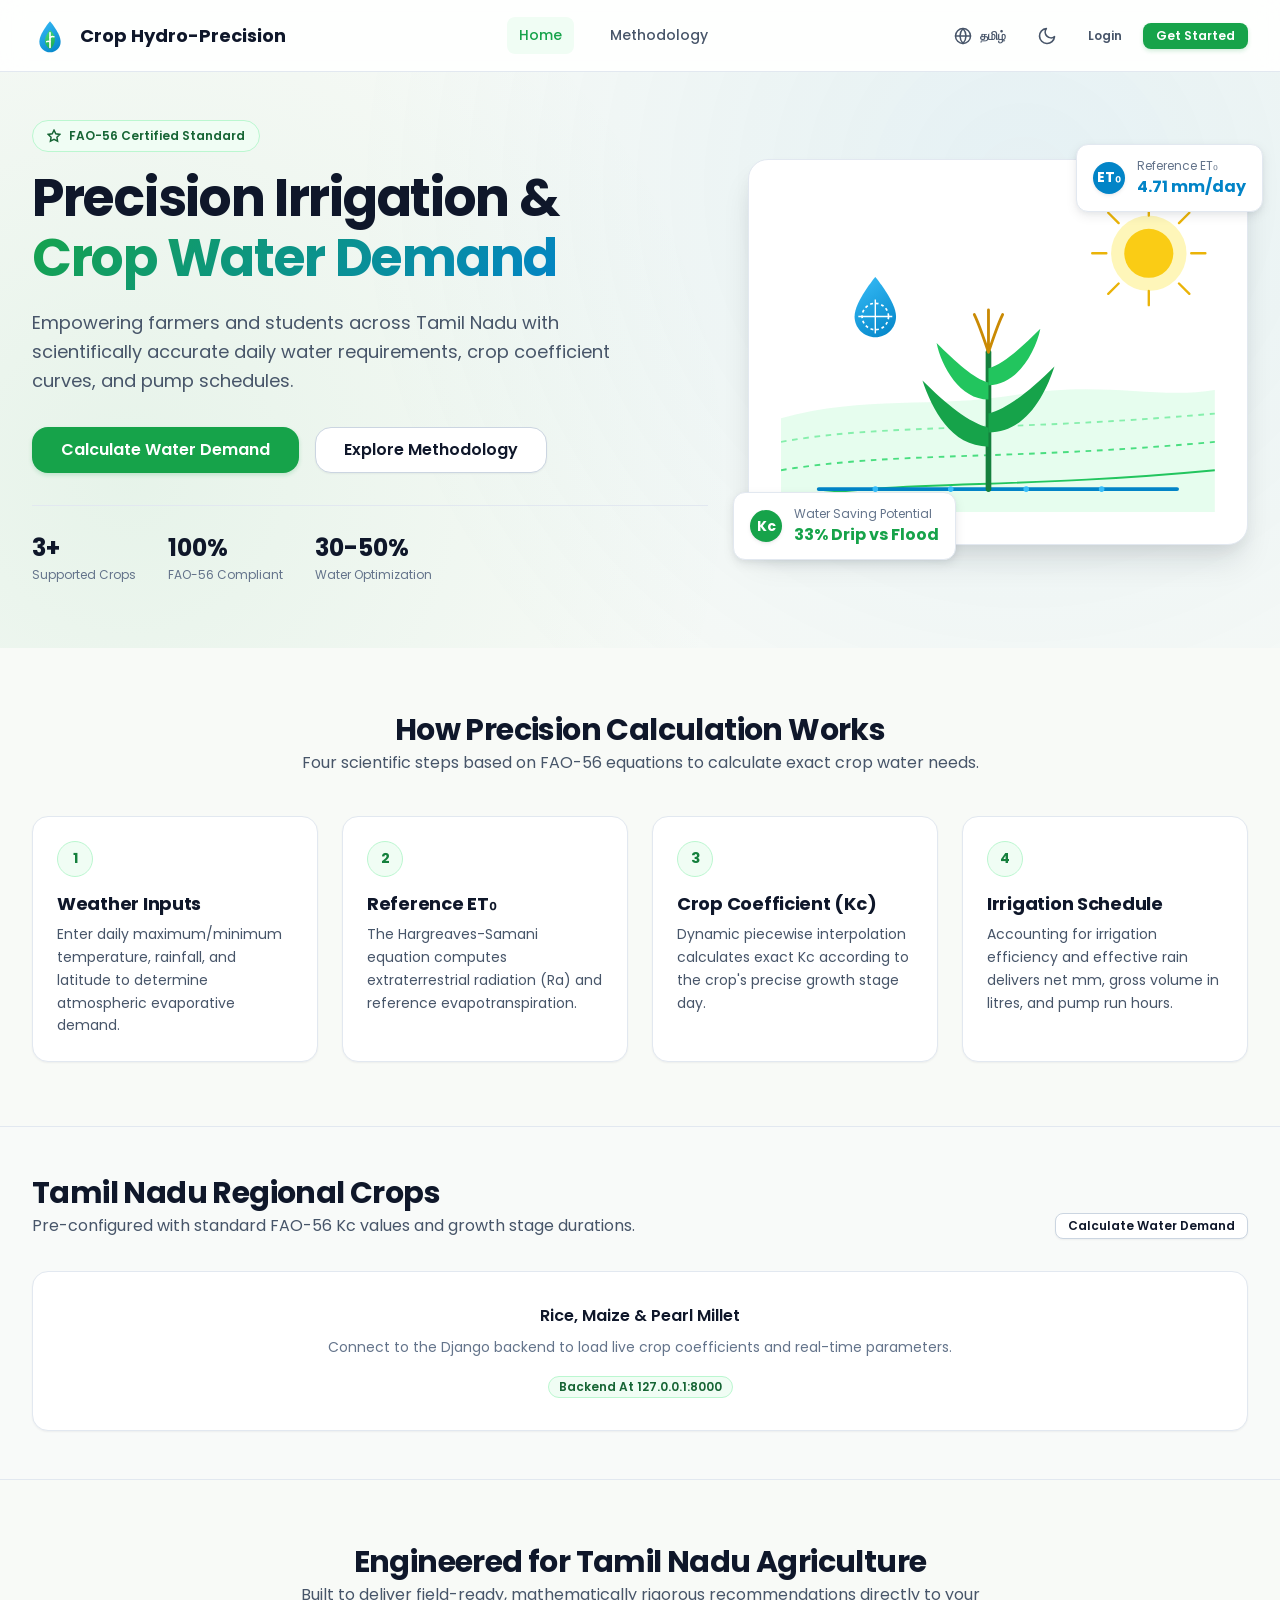
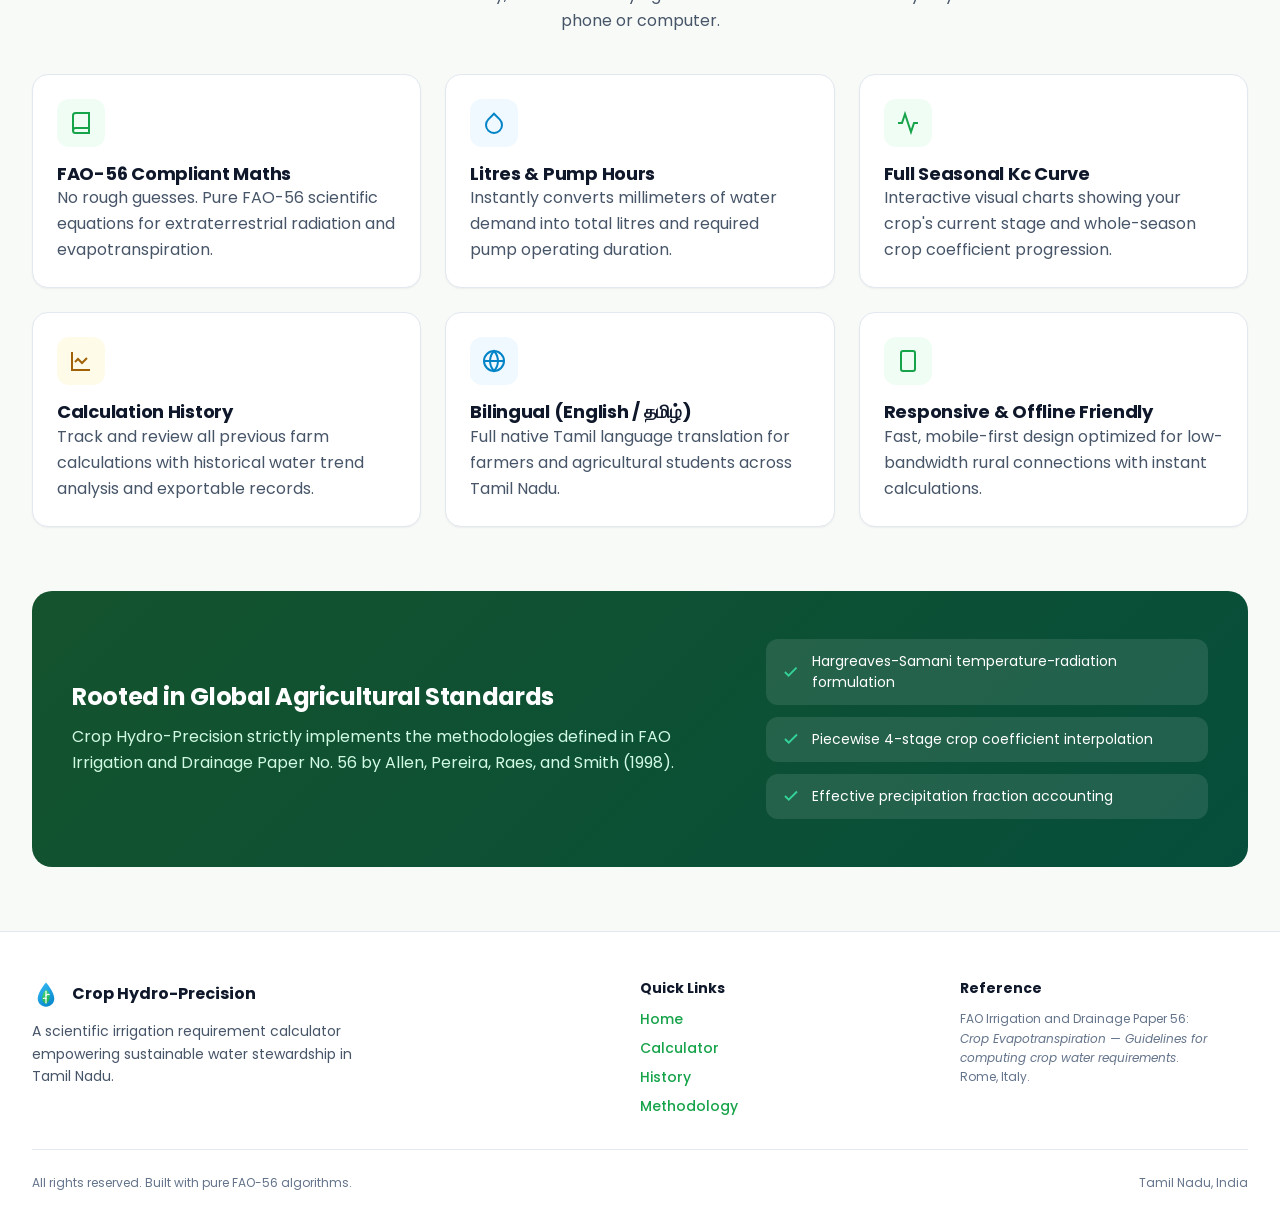
==== frontend/index.html @ b8e6cc2c "Complete Phase 1-5: Backend API and Frontend Foundation & Landing Page" ====
<!DOCTYPE html>
<html lang="en">
<head>
  <meta charset="UTF-8">
  <meta name="viewport" content="width=device-width, initial-scale=1.0">
  <title>Crop Hydro-Precision — Crop Water Demand & Irrigation Calculator</title>
  <meta name="description" content="Calculate crop water demand (ETc) and irrigation requirements using FAO-56 scientific methods for farmers and students in Tamil Nadu.">
  <link rel="icon" type="image/svg+xml" href="assets/favicon.svg">

  <!-- Google Fonts: Poppins & Noto Sans Tamil -->
  <link rel="preconnect" href="https://fonts.googleapis.com">
  <link rel="preconnect" href="https://fonts.gstatic.com" crossorigin>
  <link href="https://fonts.googleapis.com/css2?family=Noto+Sans+Tamil:wght@400;500;600;700&family=Poppins:wght@300;400;500;600;700&display=swap" rel="stylesheet">

  <!-- Stylesheets -->
  <link rel="stylesheet" href="css/variables.css">
  <link rel="stylesheet" href="css/base.css">
  <link rel="stylesheet" href="css/components.css">
  <link rel="stylesheet" href="css/pages.css">
</head>
<body>

  <!-- =========================================================================
       Navigation Bar
       ========================================================================= -->
  <header class="navbar">
    <div class="container navbar-container">
      <!-- Brand Logo -->
      <a href="index.html" class="navbar-brand">
        <img src="assets/logo.svg" alt="Crop Hydro-Precision Logo" class="navbar-logo" width="36" height="36">
        <span data-i18n="brand_name">Crop Hydro-Precision</span>
      </a>

      <!-- Desktop Links -->
      <nav class="navbar-links" aria-label="Main navigation">
        <a href="index.html" class="nav-link active" data-i18n="nav_home">Home</a>
        <a href="dashboard.html" class="nav-link nav-auth-only hidden" data-i18n="nav_dashboard">Calculator</a>
        <a href="history.html" class="nav-link nav-auth-only hidden" data-i18n="nav_history">History</a>
        <a href="about.html" class="nav-link" data-i18n="nav_about">Methodology</a>
      </nav>

      <!-- Right Controls: Language, Theme, Auth -->
      <div class="navbar-actions">
        <!-- Language Switcher Toggle -->
        <button id="lang-toggle-btn" class="btn btn-ghost btn-sm" aria-label="Toggle language between English and Tamil" title="Switch language">
          <svg width="18" height="18" viewBox="0 0 24 24" fill="none" stroke="currentColor" stroke-width="2" stroke-linecap="round" stroke-linejoin="round" aria-hidden="true">
            <circle cx="12" cy="12" r="10"></circle>
            <line x1="2" y1="12" x2="22" y2="12"></line>
            <path d="M12 2a15.3 15.3 0 0 1 4 10 15.3 15.3 0 0 1-4 10 15.3 15.3 0 0 1-4-10 15.3 15.3 0 0 1 4-10z"></path>
          </svg>
          <span class="lang-btn-text">தமிழ்</span>
        </button>

        <!-- Theme Switcher Toggle -->
        <button id="theme-toggle-btn" class="btn btn-icon" aria-label="Toggle dark mode" data-i18n-title="theme_toggle_title">
          <svg class="icon-sun hidden" width="20" height="20" viewBox="0 0 24 24" fill="none" stroke="currentColor" stroke-width="2" stroke-linecap="round" stroke-linejoin="round" aria-hidden="true">
            <circle cx="12" cy="12" r="5"></circle>
            <line x1="12" y1="1" x2="12" y2="3"></line>
            <line x1="12" y1="21" x2="12" y2="23"></line>
            <line x1="4.22" y1="4.22" x2="5.64" y2="5.64"></line>
            <line x1="18.36" y1="18.36" x2="19.78" y2="19.78"></line>
            <line x1="1" y1="12" x2="3" y2="12"></line>
            <line x1="21" y1="12" x2="23" y2="12"></line>
            <line x1="4.22" y1="19.78" x2="5.64" y2="18.36"></line>
            <line x1="18.36" y1="5.64" x2="19.78" y2="4.22"></line>
          </svg>
          <svg class="icon-moon" width="20" height="20" viewBox="0 0 24 24" fill="none" stroke="currentColor" stroke-width="2" stroke-linecap="round" stroke-linejoin="round" aria-hidden="true">
            <path d="M21 12.79A9 9 0 1 1 11.21 3 7 7 0 0 0 21 12.79z"></path>
          </svg>
        </button>

        <!-- Guest Links -->
        <div class="nav-guest-only" style="display: flex; gap: var(--space-2);">
          <a href="login.html" class="btn btn-ghost btn-sm" data-i18n="nav_login">Login</a>
          <a href="register.html" class="btn btn-primary btn-sm" data-i18n="nav_register">Get Started</a>
        </div>

        <!-- Authenticated User Menu -->
        <div class="nav-auth-only hidden" style="display: flex; align-items: center; gap: var(--space-3);">
          <a href="profile.html" class="user-avatar" id="nav-user-initials" title="User profile">U</a>
          <button id="nav-logout-btn" class="btn btn-ghost btn-sm" data-i18n="nav_logout">Logout</button>
        </div>
      </div>
    </div>
  </header>

  <main>
    <!-- =========================================================================
         Hero Section
         ========================================================================= -->
    <section class="hero-section">
      <div class="container hero-grid">
        <div class="hero-text-content">
          <div class="hero-badge">
            <svg width="14" height="14" viewBox="0 0 24 24" fill="none" stroke="currentColor" stroke-width="2.5"><path d="M12 2l3.09 6.26L22 9.27l-5 4.87 1.18 6.88L12 17.77l-6.18 3.25L7 14.14 2 9.27l6.91-1.01L12 2z"/></svg>
            <span data-i18n="hero_badge">FAO-56 Certified Standard</span>
          </div>
          <h1 class="hero-title">
            <span data-i18n="hero_title_1">Precision Irrigation &</span><br>
            <span class="text-gradient" data-i18n="hero_title_2">Crop Water Demand</span>
          </h1>
          <p class="hero-subtext" data-i18n="hero_subtext">
            Empowering farmers and students across Tamil Nadu with scientifically accurate daily water requirements, crop coefficient curves, and pump schedules.
          </p>
          <div class="hero-ctas">
            <a href="dashboard.html" class="btn btn-primary btn-lg" data-i18n="cta_calculate_now">
              Calculate Water Demand
              <svg width="18" height="18" viewBox="0 0 24 24" fill="none" stroke="currentColor" stroke-width="2"><path d="M5 12h14M12 5l7 7-7 7"/></svg>
            </a>
            <a href="about.html" class="btn btn-secondary btn-lg" data-i18n="cta_learn_more">Explore Methodology</a>
          </div>

          <div class="hero-stats">
            <div>
              <div class="hero-stat-value">3+</div>
              <div class="hero-stat-label" data-i18n="stat_crops">Supported Crops</div>
            </div>
            <div>
              <div class="hero-stat-value">100%</div>
              <div class="hero-stat-label" data-i18n="stat_precision">FAO-56 Compliant</div>
            </div>
            <div>
              <div class="hero-stat-value">30-50%</div>
              <div class="hero-stat-label" data-i18n="stat_savings">Water Optimization</div>
            </div>
          </div>
        </div>

        <!-- Hero Illustrated Graphic (Inline SVG) -->
        <div class="hero-visual-card">
          <!-- Floating Metrics -->
          <div class="floating-metric top-right">
            <div class="user-avatar" style="background: var(--color-water-600); width: 32px; height: 32px;">ET₀</div>
            <div>
              <div style="font-size: var(--font-size-xs); color: var(--text-muted);" data-i18n="metric_et0_preview">Reference ET₀</div>
              <div style="font-weight: 700; color: var(--color-water-600);">4.71 mm/day</div>
            </div>
          </div>

          <div class="floating-metric bottom-left">
            <div class="user-avatar" style="background: var(--color-primary-600); width: 32px; height: 32px;">Kc</div>
            <div>
              <div style="font-size: var(--font-size-xs); color: var(--text-muted);" data-i18n="metric_savings_preview">Water Saving Potential</div>
              <div style="font-weight: 700; color: var(--color-primary-600);">33% Drip vs Flood</div>
            </div>
          </div>

          <div class="hero-svg-container">
            <svg viewBox="0 0 460 340" fill="none" xmlns="http://www.w3.org/2000/svg" style="width: 100%; height: auto;">
              <!-- Sky & Sun -->
              <circle cx="390" cy="65" r="40" fill="#fef08a" opacity="0.6"/>
              <circle cx="390" cy="65" r="26" fill="#facc15"/>
              <!-- Sunrays -->
              <path d="M390 25V10M390 120V105M345 65H330M450 65H435M358 33L347 22M433 108L422 97M358 97L347 108M433 22L422 33" stroke="#eab308" stroke-width="2.5" stroke-linecap="round"/>

              <!-- Rolling Hills / Field Background -->
              <path d="M0 240C90 215 160 230 250 215C340 200 400 220 460 210V340H0V240Z" fill="#dcfce7" opacity="0.7"/>
              <!-- Crop Rows Contour Lines -->
              <path d="M0 265C110 245 230 255 460 235" stroke="#86efac" stroke-width="2" stroke-dasharray="6 6"/>
              <path d="M0 295C120 275 240 285 460 265" stroke="#4ade80" stroke-width="2" stroke-dasharray="6 6"/>
              <path d="M0 325C130 305 250 315 460 295" stroke="#22c55e" stroke-width="2"/>

              <!-- Drip Irrigation Pipe Graphic -->
              <path d="M40 315H420" stroke="#0284c7" stroke-width="4" stroke-linecap="round"/>
              <!-- Emitter water droplets -->
              <circle cx="100" cy="315" r="3" fill="#38bdf8"/>
              <circle cx="180" cy="315" r="3" fill="#38bdf8"/>
              <circle cx="260" cy="315" r="3" fill="#38bdf8"/>
              <circle cx="340" cy="315" r="3" fill="#38bdf8"/>

              <!-- Central Healthy Crop (Maize / Rice Stalk) -->
              <path d="M220 315V170" stroke="#15803d" stroke-width="6" stroke-linecap="round"/>
              <!-- Leaves Left -->
              <path d="M220 270C180 270 160 230 150 200C175 225 200 245 220 250" fill="#16a34a"/>
              <path d="M220 220C190 220 170 185 165 160C185 180 205 198 220 202" fill="#22c55e"/>
              <!-- Leaves Right -->
              <path d="M220 255C260 255 280 215 290 185C265 210 240 230 220 235" fill="#16a34a"/>
              <path d="M220 205C250 205 270 170 275 145C255 165 235 183 220 187" fill="#22c55e"/>
              <!-- Top Tassel / Ear of Corn -->
              <path d="M220 170C215 155 210 140 205 130M220 170C225 155 230 140 235 130M220 170V125" stroke="#ca8a04" stroke-width="3" stroke-linecap="round"/>

              <!-- Stylized Water Droplet with Precision Crosshair -->
              <g transform="translate(60, 80)">
                <path d="M40 10C40 10 18 36 18 52C18 64.15 27.85 74 40 74C52.15 74 62 64.15 62 52C62 36 40 10 40 10Z" fill="url(#waterDropGrad)"/>
                <circle cx="40" cy="52" r="14" stroke="#ffffff" stroke-width="1.8" stroke-dasharray="3 3"/>
                <line x1="40" y1="34" x2="40" y2="70" stroke="#ffffff" stroke-width="1.5"/>
                <line x1="22" y1="52" x2="58" y2="52" stroke="#ffffff" stroke-width="1.5"/>
              </g>

              <defs>
                <linearGradient id="waterDropGrad" x1="18" y1="10" x2="62" y2="74" gradientUnits="userSpaceOnUse">
                  <stop offset="0%" stop-color="#38bdf8"/>
                  <stop offset="100%" stop-color="#0284c7"/>
                </linearGradient>
              </defs>
            </svg>
          </div>
        </div>
      </div>
    </section>

    <!-- =========================================================================
         How It Works Section (4 Steps)
         ========================================================================= -->
    <section class="section">
      <div class="container">
        <div style="text-align: center; max-width: 680px; margin: 0 auto;">
          <h2 data-i18n="how_it_works_title">How Precision Calculation Works</h2>
          <p data-i18n="how_it_works_subtitle">Four scientific steps based on FAO-56 equations to calculate exact crop water needs.</p>
        </div>

        <div class="steps-grid">
          <!-- Step 1 -->
          <div class="step-card">
            <div class="step-number">1</div>
            <h3 class="step-title" data-i18n="step1_title">Weather Inputs</h3>
            <p class="step-desc" data-i18n="step1_desc">Enter daily maximum/minimum temperature, rainfall, and latitude to determine atmospheric evaporative demand.</p>
          </div>
          <!-- Step 2 -->
          <div class="step-card">
            <div class="step-number">2</div>
            <h3 class="step-title" data-i18n="step2_title">Reference ET₀</h3>
            <p class="step-desc" data-i18n="step2_desc">The Hargreaves-Samani equation computes extraterrestrial radiation (Ra) and reference evapotranspiration.</p>
          </div>
          <!-- Step 3 -->
          <div class="step-card">
            <div class="step-number">3</div>
            <h3 class="step-title" data-i18n="step3_title">Crop Coefficient (Kc)</h3>
            <p class="step-desc" data-i18n="step3_desc">Dynamic piecewise interpolation calculates exact Kc according to the crop's precise growth stage day.</p>
          </div>
          <!-- Step 4 -->
          <div class="step-card">
            <div class="step-number">4</div>
            <h3 class="step-title" data-i18n="step4_title">Irrigation Schedule</h3>
            <p class="step-desc" data-i18n="step4_desc">Accounting for irrigation efficiency and effective rain delivers net mm, gross volume in litres, and pump run hours.</p>
          </div>
        </div>
      </div>
    </section>

    <!-- =========================================================================
         Live Supported Crops Strip (Loaded from GET /api/crops/)
         ========================================================================= -->
    <section class="supported-crops-section">
      <div class="container">
        <div style="display: flex; justify-content: space-between; align-items: flex-end; flex-wrap: wrap; gap: var(--space-4);">
          <div>
            <h2 data-i18n="crops_title">Tamil Nadu Regional Crops</h2>
            <p data-i18n="crops_subtitle">Pre-configured with standard FAO-56 Kc values and growth stage durations.</p>
          </div>
          <a href="dashboard.html" class="btn btn-secondary btn-sm" data-i18n="cta_calculate_now">Calculate for your crop &rarr;</a>
        </div>

        <div id="crops-container" class="crops-scroll-grid" role="region" aria-live="polite">
          <!-- Dynamic skeleton cards while loading -->
          <div class="crop-card skeleton-box skeleton"></div>
          <div class="crop-card skeleton-box skeleton"></div>
          <div class="crop-card skeleton-box skeleton"></div>
        </div>
      </div>
    </section>

    <!-- =========================================================================
         Key Features Grid
         ========================================================================= -->
    <section class="section">
      <div class="container">
        <div style="text-align: center; max-width: 680px; margin: 0 auto;">
          <h2 data-i18n="features_title">Engineered for Tamil Nadu Agriculture</h2>
          <p data-i18n="features_subtitle">Built to deliver field-ready, mathematically rigorous recommendations directly to your phone or computer.</p>
        </div>

        <div class="features-grid">
          <!-- Feature 1 -->
          <div class="feature-card">
            <div class="feature-icon-wrapper">
              <svg width="24" height="24" viewBox="0 0 24 24" fill="none" stroke="currentColor" stroke-width="2"><path d="M4 19.5A2.5 2.5 0 0 1 6.5 17H20"/><path d="M6.5 2H20v20H6.5A2.5 2.5 0 0 1 4 19.5v-15A2.5 2.5 0 0 1 6.5 2z"/></svg>
            </div>
            <h3 class="card-title" data-i18n="feat1_title">FAO-56 Compliant Maths</h3>
            <p data-i18n="feat1_desc">No rough guesses. Pure FAO-56 scientific equations for extraterrestrial radiation and evapotranspiration.</p>
          </div>

          <!-- Feature 2 -->
          <div class="feature-card">
            <div class="feature-icon-wrapper blue">
              <svg width="24" height="24" viewBox="0 0 24 24" fill="none" stroke="currentColor" stroke-width="2"><path d="M12 2.69l5.66 5.66a8 8 0 1 1-11.31 0z"/></svg>
            </div>
            <h3 class="card-title" data-i18n="feat2_title">Litres & Pump Hours</h3>
            <p data-i18n="feat2_desc">Instantly converts millimeters of water demand into total litres and required pump operating duration.</p>
          </div>

          <!-- Feature 3 -->
          <div class="feature-card">
            <div class="feature-icon-wrapper">
              <svg width="24" height="24" viewBox="0 0 24 24" fill="none" stroke="currentColor" stroke-width="2"><polyline points="22 12 18 12 15 21 9 3 6 12 2 12"/></svg>
            </div>
            <h3 class="card-title" data-i18n="feat3_title">Full Seasonal Kc Curve</h3>
            <p data-i18n="feat3_desc">Interactive visual charts showing your crop's current stage and whole-season crop coefficient progression.</p>
          </div>

          <!-- Feature 4 -->
          <div class="feature-card">
            <div class="feature-icon-wrapper soil">
              <svg width="24" height="24" viewBox="0 0 24 24" fill="none" stroke="currentColor" stroke-width="2"><path d="M3 3v18h18"/><path d="M18 9l-5 5-4-4-3 3"/></svg>
            </div>
            <h3 class="card-title" data-i18n="feat4_title">Calculation History</h3>
            <p data-i18n="feat4_desc">Track and review all previous farm calculations with historical water trend analysis and exportable records.</p>
          </div>

          <!-- Feature 5 -->
          <div class="feature-card">
            <div class="feature-icon-wrapper blue">
              <svg width="24" height="24" viewBox="0 0 24 24" fill="none" stroke="currentColor" stroke-width="2"><circle cx="12" cy="12" r="10"/><path d="M2 12h20M12 2a15.3 15.3 0 0 1 4 10 15.3 15.3 0 0 1-4 10 15.3 15.3 0 0 1-4-10 15.3 15.3 0 0 1 4-10z"/></svg>
            </div>
            <h3 class="card-title" data-i18n="feat5_title">Bilingual (English / தமிழ்)</h3>
            <p data-i18n="feat5_desc">Full native Tamil language translation for farmers and agricultural students across Tamil Nadu.</p>
          </div>

          <!-- Feature 6 -->
          <div class="feature-card">
            <div class="feature-icon-wrapper">
              <svg width="24" height="24" viewBox="0 0 24 24" fill="none" stroke="currentColor" stroke-width="2"><rect x="5" y="2" width="14" height="20" rx="2" ry="2"/><line x1="12" y1="18" x2="12.01" y2="18"/></svg>
            </div>
            <h3 class="card-title" data-i18n="feat6_title">Responsive & Mobile First</h3>
            <p data-i18n="feat6_desc">Fast, mobile-first design optimized for low-bandwidth rural connections with instant calculations.</p>
          </div>
        </div>
      </div>
    </section>

    <!-- =========================================================================
         FAO-56 Scientific Credibility Section
         ========================================================================= -->
    <section class="section" style="padding-top: 0;">
      <div class="container">
        <div class="fao-banner">
          <div>
            <h3 data-i18n="fao_banner_title">Rooted in Global Agricultural Standards</h3>
            <p data-i18n="fao_banner_desc">
              Crop Hydro-Precision strictly implements the methodologies defined in FAO Irrigation and Drainage Paper No. 56 by Allen, Pereira, Raes, and Smith (1998).
            </p>
          </div>
          <div class="fao-badge-list">
            <div class="fao-badge-item">
              <svg width="18" height="18" viewBox="0 0 24 24" fill="none" stroke="#34d399" stroke-width="2.5"><polyline points="20 6 9 17 4 12"/></svg>
              <span data-i18n="fao_check1">Hargreaves-Samani temperature-radiation formulation</span>
            </div>
            <div class="fao-badge-item">
              <svg width="18" height="18" viewBox="0 0 24 24" fill="none" stroke="#34d399" stroke-width="2.5"><polyline points="20 6 9 17 4 12"/></svg>
              <span data-i18n="fao_check2">Piecewise 4-stage crop coefficient interpolation</span>
            </div>
            <div class="fao-badge-item">
              <svg width="18" height="18" viewBox="0 0 24 24" fill="none" stroke="#34d399" stroke-width="2.5"><polyline points="20 6 9 17 4 12"/></svg>
              <span data-i18n="fao_check3">Effective precipitation fraction accounting</span>
            </div>
          </div>
        </div>
      </div>
    </section>
  </main>

  <!-- =========================================================================
       Footer
       ========================================================================= -->
  <footer class="footer">
    <div class="container">
      <div class="footer-content">
        <div>
          <div style="display: flex; align-items: center; gap: var(--space-3); margin-bottom: var(--space-3);">
            <img src="assets/logo.svg" alt="Logo" width="28" height="28">
            <strong style="font-size: var(--font-size-base);" data-i18n="brand_name">Crop Hydro-Precision</strong>
          </div>
          <p style="font-size: var(--font-size-sm); max-width: 360px;" data-i18n="footer_desc">
            A scientific irrigation requirement calculator empowering sustainable water stewardship in Tamil Nadu.
          </p>
        </div>

        <div>
          <h4 style="font-size: var(--font-size-sm); margin-bottom: var(--space-3);" data-i18n="footer_links_title">Quick Links</h4>
          <ul style="display: flex; flex-direction: column; gap: var(--space-2); font-size: var(--font-size-sm);">
            <li><a href="index.html" data-i18n="nav_home">Home</a></li>
            <li><a href="dashboard.html" data-i18n="nav_dashboard">Calculator</a></li>
            <li><a href="history.html" data-i18n="nav_history">History</a></li>
            <li><a href="about.html" data-i18n="nav_about">Methodology</a></li>
          </ul>
        </div>

        <div>
          <h4 style="font-size: var(--font-size-sm); margin-bottom: var(--space-3);" data-i18n="footer_fao_title">Reference</h4>
          <p style="font-size: var(--font-size-xs); color: var(--text-muted); line-height: 1.6;">
            FAO Irrigation and Drainage Paper 56:<br>
            <em>Crop Evapotranspiration — Guidelines for computing crop water requirements</em>.<br>
            Rome, Italy.
          </p>
        </div>
      </div>

      <div class="footer-bottom">
        <span data-i18n="footer_rights">All rights reserved. Built with pure FAO-56 algorithms.</span>
        <span>Tamil Nadu, India</span>
      </div>
    </div>
  </footer>

  <!-- =========================================================================
       Application Script (ES Module)
       ========================================================================= -->
  <script type="module">
    import { api } from "./js/api.js";
    import { initI18n, getCurrentLang } from "./js/i18n.js";
    import { initTheme, initNavbar } from "./js/ui.js";

    // Initialize layout systems
    initI18n();
    initTheme();
    initNavbar();

    // Load Live Supported Crops from GET /api/crops/
    async function loadSupportedCrops() {
      const container = document.getElementById("crops-container");
      if (!container) return;

      try {
        const response = await api("/crops/", { auth: false });
        const crops = response.crops || [];

        if (crops.length === 0) {
          container.innerHTML = `<p class="text-muted">No crops currently active.</p>`;
          return;
        }

        const isTamil = getCurrentLang() === "ta";

        container.innerHTML = crops.map((crop) => {
          const displayName = isTamil ? crop.name_ta : crop.name_en;
          const secondaryName = isTamil ? crop.name_en : crop.name_ta;
          const daysText = isTamil ? "நாட்கள்" : "days";
          const durText = isTamil ? "முழு காலம்" : "Total Duration";
          const initText = isTamil ? "தொடக்கப் பருவம்" : "Initial Stage";
          const peakText = isTamil ? "உச்ச Kc" : "Peak Kc";

          return `
            <div class="crop-card">
              <div class="crop-card-header">
                <div>
                  <div class="crop-name">${displayName}</div>
                  <div class="crop-tamil-name">${secondaryName}</div>
                </div>
                <span class="badge badge-stage-development">Kc: ${crop.kc_ini} - ${crop.kc_mid}</span>
              </div>
              <div class="crop-meta-row">
                <span>${durText}</span>
                <strong>${crop.total_days} ${daysText}</strong>
              </div>
              <div class="crop-meta-row">
                <span>${initText}</span>
                <span>${crop.days_initial} ${daysText}</span>
              </div>
              <div class="crop-meta-row">
                <span>${peakText}</span>
                <strong>${crop.kc_mid}</strong>
              </div>
            </div>
          `;
        }).join("");
      } catch (err) {
        // Fallback display if backend is not currently running
        container.innerHTML = `
          <div class="crop-card" style="grid-column: 1 / -1; text-align: center; padding: var(--space-8);">
            <div style="font-weight: 600; margin-bottom: var(--space-2);">Rice, Maize & Pearl Millet</div>
            <p style="font-size: var(--font-size-sm); color: var(--text-muted); margin-bottom: var(--space-4);">
              Connect to the Django backend to load live crop coefficients and real-time parameters.
            </p>
            <span class="badge badge-stage-development">Backend at 127.0.0.1:8000</span>
          </div>
        `;
      }
    }

    loadSupportedCrops();

    // Re-render crop names if user toggles language
    document.getElementById("lang-toggle-btn")?.addEventListener("click", () => {
      setTimeout(loadSupportedCrops, 50);
    });
  </script>
</body>
</html>
---- frontend/css/variables.css ----
/* ==========================================================================
   Crop Hydro-Precision — Design Tokens & Variables
   ========================================================================== */

:root {
  /* Brand Color Palette */
  --color-primary-50: #f0fdf4;
  --color-primary-100: #dcfce7;
  --color-primary-200: #bbf7d0;
  --color-primary-300: #86efac;
  --color-primary-400: #4ade80;
  --color-primary-500: #22c55e;
  --color-primary-600: #16a34a; /* Primary Brand Green */
  --color-primary-700: #15803d;
  --color-primary-800: #166534;
  --color-primary-900: #14532d; /* Dark Brand Green */

  --color-water-50: #f0f9ff;
  --color-water-100: #e0f2fe;
  --color-water-200: #bae6fd;
  --color-water-300: #7dd3fc;
  --color-water-400: #38bdf8;
  --color-water-500: #0ea5e9;
  --color-water-600: #0284c7; /* Water Blue */
  --color-water-700: #0369a1;
  --color-water-800: #075985;
  --color-water-900: #0c4a6e;

  --color-soil-50: #fefce8;
  --color-soil-100: #fef9c3;
  --color-soil-200: #fef08a;
  --color-soil-400: #ca8a04;
  --color-soil-600: #a16207; /* Soil Accent */
  --color-soil-800: #854d0e;

  /* Functional Status Colors */
  --color-danger-50: #fef2f2;
  --color-danger-100: #fee2e2;
  --color-danger-500: #ef4444;
  --color-danger-600: #dc2626; /* Danger Red */
  --color-danger-700: #b91c1c;

  --color-warning-50: #fffbeb;
  --color-warning-100: #fef3c7;
  --color-warning-500: #f59e0b;
  --color-warning-600: #d97706; /* Warning Amber */
  --color-warning-700: #b45309;

  --color-success-600: #16a34a;

  /* Growth Stage Indicators */
  --stage-initial: #0284c7;
  --stage-dev: #16a34a;
  --stage-mid: #a16207;
  --stage-late: #78716c;

  /* Neutral Surface & Grey Scale (Light Theme) */
  --bg-page: #f8faf7; /* Soft Off-White Agri Tint */
  --bg-surface: #ffffff;
  --bg-surface-elevated: #ffffff;
  --bg-surface-muted: #f1f5f2;
  --bg-surface-subtle: #f8faf9;

  --text-main: #0f172a;
  --text-secondary: #475569;
  --text-muted: #64748b;
  --text-disabled: #94a3b8;
  --text-inverse: #ffffff;

  --border-subtle: #e2e8f0;
  --border-default: #cbd5e1;
  --border-strong: #94a3b8;
  --border-focus: #16a34a;

  /* Typography */
  --font-sans-en: 'Poppins', -apple-system, BlinkMacSystemFont, 'Segoe UI', Roboto, Helvetica, Arial, sans-serif;
  --font-sans-ta: 'Noto Sans Tamil', 'Poppins', -apple-system, BlinkMacSystemFont, sans-serif;
  --font-family: var(--font-sans-en);

  --font-size-xs: 0.75rem;     /* 12px */
  --font-size-sm: 0.875rem;    /* 14px */
  --font-size-base: 1rem;      /* 16px */
  --font-size-lg: 1.125rem;    /* 18px */
  --font-size-xl: 1.25rem;     /* 20px */
  --font-size-2xl: 1.5rem;     /* 24px */
  --font-size-3xl: 1.875rem;   /* 30px */
  --font-size-4xl: 2.25rem;    /* 36px */
  --font-size-5xl: 3rem;       /* 48px */

  --font-weight-regular: 400;
  --font-weight-medium: 500;
  --font-weight-semibold: 600;
  --font-weight-bold: 700;

  --line-height-tight: 1.25;
  --line-height-normal: 1.5;
  --line-height-relaxed: 1.625;

  /* Spacing Scale (8px system) */
  --space-1: 0.25rem;  /* 4px */
  --space-2: 0.5rem;   /* 8px */
  --space-3: 0.75rem;  /* 12px */
  --space-4: 1rem;     /* 16px */
  --space-5: 1.25rem;  /* 20px */
  --space-6: 1.5rem;   /* 24px */
  --space-8: 2rem;     /* 32px */
  --space-10: 2.5rem;  /* 40px */
  --space-12: 3rem;    /* 48px */
  --space-16: 4rem;    /* 64px */
  --space-20: 5rem;    /* 80px */

  /* Border Radii (12px - 16px SaaS aesthetic) */
  --radius-sm: 8px;
  --radius-md: 12px;
  --radius-lg: 16px;
  --radius-xl: 20px;
  --radius-full: 9999px;

  /* Soft Layered Shadows */
  --shadow-xs: 0 1px 2px rgba(15, 23, 42, 0.05);
  --shadow-sm: 0 2px 4px rgba(15, 23, 42, 0.06), 0 1px 2px rgba(15, 23, 42, 0.04);
  --shadow-md: 0 4px 12px rgba(15, 23, 42, 0.08), 0 2px 4px rgba(15, 23, 42, 0.04);
  --shadow-lg: 0 12px 24px -4px rgba(15, 23, 42, 0.1), 0 4px 8px -2px rgba(15, 23, 42, 0.05);
  --shadow-xl: 0 20px 32px -6px rgba(15, 23, 42, 0.12), 0 8px 16px -4px rgba(15, 23, 42, 0.06);

  /* Transitions */
  --transition-fast: 150ms cubic-bezier(0.4, 0, 0.2, 1);
  --transition-normal: 250ms cubic-bezier(0.4, 0, 0.2, 1);
  --transition-smooth: 350ms cubic-bezier(0.16, 1, 0.3, 1);

  /* Layout Constraints */
  --container-max: 1280px;
  --navbar-height: 72px;
}

/* ==========================================================================
   Dark Theme Overrides [data-theme="dark"]
   ========================================================================== */

[data-theme="dark"] {
  --bg-page: #0b1118;
  --bg-surface: #131c26;
  --bg-surface-elevated: #1a2634;
  --bg-surface-muted: #1e2d3d;
  --bg-surface-subtle: #17222f;

  --text-main: #f8fafc;
  --text-secondary: #cbd5e1;
  --text-muted: #94a3b8;
  --text-disabled: #64748b;
  --text-inverse: #0b1118;

  --border-subtle: #1e293b;
  --border-default: #334155;
  --border-strong: #475569;
  --border-focus: #22c55e;

  --shadow-xs: 0 1px 2px rgba(0, 0, 0, 0.3);
  --shadow-sm: 0 2px 4px rgba(0, 0, 0, 0.4);
  --shadow-md: 0 4px 14px rgba(0, 0, 0, 0.5);
  --shadow-lg: 0 12px 24px rgba(0, 0, 0, 0.6);
  --shadow-xl: 0 20px 32px rgba(0, 0, 0, 0.7);

  --color-primary-50: #052e16;
  --color-water-50: #082f49;
  --color-soil-50: #3b2808;
}

/* Tamil Font Selection when lang="ta" */
html[lang="ta"] {
  --font-family: var(--font-sans-ta);
}
---- frontend/css/base.css ----
/* ==========================================================================
   Crop Hydro-Precision — Base Reset & Core Typography
   ========================================================================== */

/* Universal Box Sizing */
*, *::before, *::after {
  box-sizing: border-box;
  margin: 0;
  padding: 0;
}

/* Document & Body */
html {
  font-size: 16px;
  scroll-behavior: smooth;
  -webkit-text-size-adjust: 100%;
  accent-color: var(--color-primary-600);
}

body {
  font-family: var(--font-family);
  background-color: var(--bg-page);
  color: var(--text-main);
  line-height: var(--line-height-normal);
  font-weight: var(--font-weight-regular);
  min-height: 100vh;
  display: flex;
  flex-direction: column;
  transition: background-color var(--transition-normal), color var(--transition-normal);
  -webkit-font-smoothing: antialiased;
  -moz-osx-font-smoothing: grayscale;
}

main {
  flex: 1 0 auto;
}

/* Headings */
h1, h2, h3, h4, h5, h6 {
  color: var(--text-main);
  font-weight: var(--font-weight-bold);
  line-height: var(--line-height-tight);
}

h1 { font-size: var(--font-size-4xl); letter-spacing: -0.025em; }
h2 { font-size: var(--font-size-3xl); letter-spacing: -0.02em; }
h3 { font-size: var(--font-size-2xl); letter-spacing: -0.015em; }
h4 { font-size: var(--font-size-xl); }
h5 { font-size: var(--font-size-lg); }
h6 { font-size: var(--font-size-base); }

@media (max-width: 640px) {
  h1 { font-size: var(--font-size-3xl); }
  h2 { font-size: var(--font-size-2xl); }
  h3 { font-size: var(--font-size-xl); }
}

p {
  color: var(--text-secondary);
  line-height: var(--line-height-relaxed);
  margin-bottom: var(--space-3);
}

p:last-child {
  margin-bottom: 0;
}

/* Links */
a {
  color: var(--color-primary-600);
  text-decoration: none;
  font-weight: var(--font-weight-medium);
  transition: color var(--transition-fast);
}

a:hover {
  color: var(--color-primary-700);
}

/* Lists */
ul, ol {
  list-style: none;
}

/* Images & Media */
img, svg, picture, video {
  display: block;
  max-width: 100%;
}

/* Form Elements Reset */
input, button, textarea, select {
  font: inherit;
  color: inherit;
  border: none;
  background: none;
}

button {
  cursor: pointer;
}

/* Focus Visibility & Accessibility */
:focus {
  outline: none;
}

:focus-visible {
  outline: 2px solid var(--border-focus);
  outline-offset: 2px;
}

/* Screen Reader Utility */
.sr-only {
  position: absolute;
  width: 1px;
  height: 1px;
  padding: 0;
  margin: -1px;
  overflow: hidden;
  clip: rect(0, 0, 0, 0);
  white-space: nowrap;
  border: 0;
}

/* Layout Utilities */
.container {
  width: 100%;
  max-width: var(--container-max);
  margin-left: auto;
  margin-right: auto;
  padding-left: var(--space-4);
  padding-right: var(--space-4);
}

@media (min-width: 768px) {
  .container {
    padding-left: var(--space-6);
    padding-right: var(--space-6);
  }
}

@media (min-width: 1024px) {
  .container {
    padding-left: var(--space-8);
    padding-right: var(--space-8);
  }
}

.container-sm {
  width: 100%;
  max-width: 720px;
  margin-left: auto;
  margin-right: auto;
  padding-left: var(--space-4);
  padding-right: var(--space-4);
}

.section {
  padding-top: var(--space-12);
  padding-bottom: var(--space-12);
}

@media (min-width: 768px) {
  .section {
    padding-top: var(--space-16);
    padding-bottom: var(--space-16);
  }
}

.hidden {
  display: none !important;
}

/* Accessibility: Respect Reduced Motion */
@media (prefers-reduced-motion: reduce) {
  *, *::before, *::after {
    animation-duration: 0.01ms !important;
    animation-iteration-count: 1 !important;
    transition-duration: 0.01ms !important;
    scroll-behavior: auto !important;
  }
}
---- frontend/css/components.css ----
/* ==========================================================================
   Crop Hydro-Precision — UI Components
   ========================================================================== */

/* --------------------------------------------------------------------------
   1. Navbar
   -------------------------------------------------------------------------- */
.navbar {
  position: sticky;
  top: 0;
  z-index: 100;
  height: var(--navbar-height);
  background-color: rgba(255, 255, 255, 0.85);
  backdrop-filter: blur(12px);
  -webkit-backdrop-filter: blur(12px);
  border-bottom: 1px solid var(--border-subtle);
  transition: background-color var(--transition-normal), border-color var(--transition-normal);
}

[data-theme="dark"] .navbar {
  background-color: rgba(19, 28, 38, 0.85);
}

.navbar-container {
  display: flex;
  align-items: center;
  justify-content: space-between;
  height: 100%;
}

.navbar-brand {
  display: flex;
  align-items: center;
  gap: var(--space-3);
  font-weight: var(--font-weight-bold);
  font-size: var(--font-size-lg);
  color: var(--text-main);
  text-decoration: none;
}

.navbar-brand:hover {
  color: var(--color-primary-600);
}

.navbar-logo {
  width: 36px;
  height: 36px;
  flex-shrink: 0;
}

.navbar-links {
  display: none;
  align-items: center;
  gap: var(--space-6);
}

@media (min-width: 840px) {
  .navbar-links {
    display: flex;
  }
}

.nav-link {
  color: var(--text-secondary);
  font-size: var(--font-size-sm);
  font-weight: var(--font-weight-medium);
  padding: var(--space-2) var(--space-3);
  border-radius: var(--radius-sm);
  transition: color var(--transition-fast), background-color var(--transition-fast);
}

.nav-link:hover,
.nav-link.active {
  color: var(--color-primary-600);
  background-color: var(--color-primary-50);
}

.navbar-actions {
  display: flex;
  align-items: center;
  gap: var(--space-2);
}

/* User Avatar Initials */
.user-avatar {
  width: 38px;
  height: 38px;
  border-radius: var(--radius-full);
  background: linear-gradient(135deg, var(--color-primary-600), var(--color-water-600));
  color: #ffffff;
  display: flex;
  align-items: center;
  justify-content: center;
  font-weight: var(--font-weight-bold);
  font-size: var(--font-size-sm);
  box-shadow: var(--shadow-sm);
  user-select: none;
}

/* --------------------------------------------------------------------------
   2. Buttons
   -------------------------------------------------------------------------- */
.btn {
  display: inline-flex;
  align-items: center;
  justify-content: center;
  gap: var(--space-2);
  padding: 0.625rem 1.25rem;
  border-radius: var(--radius-md);
  font-size: var(--font-size-sm);
  font-weight: var(--font-weight-semibold);
  line-height: 1;
  text-align: center;
  transition: all var(--transition-fast);
  cursor: pointer;
  border: 1px solid transparent;
  user-select: none;
}

.btn:active:not(:disabled) {
  transform: translateY(1px);
}

.btn:disabled,
.btn[aria-disabled="true"] {
  opacity: 0.6;
  cursor: not-allowed;
  pointer-events: none;
}

.btn-primary {
  background-color: var(--color-primary-600);
  color: #ffffff;
  box-shadow: 0 2px 4px rgba(22, 163, 74, 0.2);
}

.btn-primary:hover:not(:disabled) {
  background-color: var(--color-primary-700);
  color: #ffffff;
  box-shadow: 0 4px 10px rgba(22, 163, 74, 0.3);
}

.btn-secondary {
  background-color: var(--bg-surface);
  color: var(--text-main);
  border-color: var(--border-default);
  box-shadow: var(--shadow-xs);
}

.btn-secondary:hover:not(:disabled) {
  background-color: var(--bg-surface-muted);
  border-color: var(--border-strong);
}

.btn-ghost {
  background-color: transparent;
  color: var(--text-secondary);
}

.btn-ghost:hover:not(:disabled) {
  background-color: var(--bg-surface-muted);
  color: var(--text-main);
}

.btn-danger {
  background-color: var(--color-danger-600);
  color: #ffffff;
}

.btn-danger:hover:not(:disabled) {
  background-color: var(--color-danger-700);
}

.btn-sm {
  padding: 0.375rem 0.75rem;
  font-size: var(--font-size-xs);
  border-radius: var(--radius-sm);
}

.btn-lg {
  padding: 0.875rem 1.75rem;
  font-size: var(--font-size-base);
  border-radius: var(--radius-lg);
}

.btn-icon {
  width: 40px;
  height: 40px;
  padding: 0;
  border-radius: var(--radius-md);
  color: var(--text-secondary);
}

.btn-icon:hover {
  background-color: var(--bg-surface-muted);
  color: var(--text-main);
}

.btn.loading {
  position: relative;
  color: transparent !important;
  pointer-events: none;
}

.btn.loading .spinner {
  position: absolute;
  top: 50%;
  left: 50%;
  transform: translate(-50%, -50%);
}

/* --------------------------------------------------------------------------
   3. Cards
   -------------------------------------------------------------------------- */
.card {
  background-color: var(--bg-surface);
  border: 1px solid var(--border-subtle);
  border-radius: var(--radius-lg);
  padding: var(--space-6);
  box-shadow: var(--shadow-sm);
  transition: transform var(--transition-normal), box-shadow var(--transition-normal), border-color var(--transition-normal);
}

.card-elevated {
  box-shadow: var(--shadow-md);
}

.card:hover {
  border-color: var(--border-default);
}

.card-header {
  display: flex;
  align-items: center;
  justify-content: space-between;
  margin-bottom: var(--space-4);
  padding-bottom: var(--space-3);
  border-bottom: 1px solid var(--border-subtle);
}

.card-title {
  font-size: var(--font-size-lg);
  font-weight: var(--font-weight-bold);
  color: var(--text-main);
}

.card-subtitle {
  font-size: var(--font-size-sm);
  color: var(--text-muted);
}

/* --------------------------------------------------------------------------
   4. Forms & Input Fields with Unit Suffixes
   -------------------------------------------------------------------------- */
.form-group {
  margin-bottom: var(--space-5);
}

.form-label {
  display: block;
  font-size: var(--font-size-sm);
  font-weight: var(--font-weight-medium);
  color: var(--text-main);
  margin-bottom: var(--space-2);
}

.input-group {
  position: relative;
  display: flex;
  align-items: stretch;
  width: 100%;
}

.form-control,
.form-select {
  width: 100%;
  padding: 0.625rem 0.875rem;
  font-size: var(--font-size-base);
  color: var(--text-main);
  background-color: var(--bg-surface);
  border: 1px solid var(--border-default);
  border-radius: var(--radius-md);
  transition: border-color var(--transition-fast), box-shadow var(--transition-fast);
}

.input-group .form-control {
  border-top-right-radius: 0;
  border-bottom-right-radius: 0;
}

.input-suffix {
  display: inline-flex;
  align-items: center;
  padding: 0 var(--space-3);
  font-size: var(--font-size-sm);
  font-weight: var(--font-weight-medium);
  color: var(--text-muted);
  background-color: var(--bg-surface-muted);
  border: 1px solid var(--border-default);
  border-left: none;
  border-top-right-radius: var(--radius-md);
  border-bottom-right-radius: var(--radius-md);
  white-space: nowrap;
}

.form-control:focus,
.form-select:focus {
  border-color: var(--border-focus);
  box-shadow: 0 0 0 3px rgba(22, 163, 74, 0.15);
}

.form-control.has-error {
  border-color: var(--color-danger-600);
}

.form-error {
  font-size: var(--font-size-xs);
  color: var(--color-danger-600);
  margin-top: var(--space-1);
  display: block;
  min-height: 1.1rem;
}

.form-hint {
  font-size: var(--font-size-xs);
  color: var(--text-muted);
  margin-top: var(--space-1);
}

/* --------------------------------------------------------------------------
   5. Stage Badges
   -------------------------------------------------------------------------- */
.badge {
  display: inline-flex;
  align-items: center;
  gap: var(--space-1);
  padding: 0.25rem 0.625rem;
  border-radius: var(--radius-full);
  font-size: var(--font-size-xs);
  font-weight: var(--font-weight-semibold);
  line-height: 1;
  text-transform: capitalize;
}

.badge-stage-initial {
  background-color: var(--color-water-50);
  color: var(--color-water-700);
  border: 1px solid var(--color-water-200);
}

.badge-stage-development {
  background-color: var(--color-primary-50);
  color: var(--color-primary-800);
  border: 1px solid var(--color-primary-200);
}

.badge-stage-mid {
  background-color: var(--color-soil-50);
  color: var(--color-soil-800);
  border: 1px solid var(--color-soil-200);
}

.badge-stage-late {
  background-color: #f3f4f6;
  color: #4b5563;
  border: 1px solid #d1d5db;
}

[data-theme="dark"] .badge-stage-late {
  background-color: #1f2937;
  color: #9ca3af;
  border-color: #374151;
}

/* --------------------------------------------------------------------------
   6. Toasts
   -------------------------------------------------------------------------- */
#toast-container {
  position: fixed;
  bottom: var(--space-6);
  right: var(--space-6);
  z-index: 1000;
  display: flex;
  flex-direction: column;
  gap: var(--space-3);
  max-width: 420px;
  width: calc(100vw - 2rem);
  pointer-events: none;
}

.toast {
  display: flex;
  align-items: flex-start;
  gap: var(--space-3);
  padding: var(--space-4);
  background-color: var(--bg-surface);
  border: 1px solid var(--border-default);
  border-radius: var(--radius-md);
  box-shadow: var(--shadow-lg);
  color: var(--text-main);
  font-size: var(--font-size-sm);
  pointer-events: auto;
  animation: toastSlideIn var(--transition-normal) forwards;
  transition: opacity var(--transition-normal), transform var(--transition-normal);
}

.toast-success {
  border-left: 4px solid var(--color-success-600);
}

.toast-error {
  border-left: 4px solid var(--color-danger-600);
}

.toast-info {
  border-left: 4px solid var(--color-water-600);
}

.toast-message {
  flex: 1;
}

.toast-close {
  color: var(--text-muted);
  cursor: pointer;
  padding: 0 var(--space-1);
}

.toast-close:hover {
  color: var(--text-main);
}

@keyframes toastSlideIn {
  from {
    opacity: 0;
    transform: translateY(12px) scale(0.96);
  }
  to {
    opacity: 1;
    transform: translateY(0) scale(1);
  }
}

/* --------------------------------------------------------------------------
   7. Modal Confirmation Dialog
   -------------------------------------------------------------------------- */
.modal-backdrop {
  position: fixed;
  inset: 0;
  background-color: rgba(15, 23, 42, 0.6);
  backdrop-filter: blur(4px);
  z-index: 500;
  display: flex;
  align-items: center;
  justify-content: center;
  padding: var(--space-4);
  opacity: 0;
  visibility: hidden;
  transition: all var(--transition-normal);
}

.modal-backdrop.show {
  opacity: 1;
  visibility: visible;
}

.modal-dialog {
  background-color: var(--bg-surface);
  border: 1px solid var(--border-subtle);
  border-radius: var(--radius-xl);
  box-shadow: var(--shadow-xl);
  max-width: 500px;
  width: 100%;
  overflow: hidden;
  transform: scale(0.95);
  transition: transform var(--transition-normal);
}

.modal-backdrop.show .modal-dialog {
  transform: scale(1);
}

.modal-header {
  padding: var(--space-5) var(--space-6);
  border-bottom: 1px solid var(--border-subtle);
  display: flex;
  align-items: center;
  justify-content: space-between;
}

.modal-body {
  padding: var(--space-6);
}

.modal-footer {
  padding: var(--space-4) var(--space-6);
  border-top: 1px solid var(--border-subtle);
  background-color: var(--bg-surface-subtle);
  display: flex;
  align-items: center;
  justify-content: flex-end;
  gap: var(--space-3);
}

/* --------------------------------------------------------------------------
   8. Spinner & Skeleton Loaders
   -------------------------------------------------------------------------- */
.spinner {
  display: inline-block;
  width: 1.25rem;
  height: 1.25rem;
  border: 2px solid rgba(255, 255, 255, 0.3);
  border-radius: 50%;
  border-top-color: #ffffff;
  animation: spin 0.7s linear infinite;
}

.spinner-primary {
  border-color: rgba(22, 163, 74, 0.2);
  border-top-color: var(--color-primary-600);
}

@keyframes spin {
  to { transform: rotate(360deg); }
}

.skeleton {
  background: linear-gradient(90deg, var(--bg-surface-muted) 25%, var(--bg-surface-subtle) 50%, var(--bg-surface-muted) 75%);
  background-size: 200% 100%;
  animation: shimmer 1.5s infinite;
  border-radius: var(--radius-sm);
}

@keyframes shimmer {
  0% { background-position: 200% 0; }
  100% { background-position: -200% 0; }
}

.skeleton-text {
  height: 1rem;
  margin-bottom: var(--space-2);
}

.skeleton-box {
  width: 100%;
  height: 80px;
}

/* --------------------------------------------------------------------------
   9. Empty States
   -------------------------------------------------------------------------- */
.empty-state {
  text-align: center;
  padding: var(--space-12) var(--space-6);
  background-color: var(--bg-surface);
  border: 2px dashed var(--border-default);
  border-radius: var(--radius-xl);
}

.empty-state-icon {
  width: 64px;
  height: 64px;
  margin: 0 auto var(--space-4);
  color: var(--text-muted);
}

.empty-state-title {
  font-size: var(--font-size-xl);
  font-weight: var(--font-weight-bold);
  color: var(--text-main);
  margin-bottom: var(--space-2);
}

.empty-state-desc {
  color: var(--text-secondary);
  max-width: 420px;
  margin: 0 auto var(--space-6);
}

/* --------------------------------------------------------------------------
   10. Responsive Table to Card List on Mobile
   -------------------------------------------------------------------------- */
.table-wrapper {
  width: 100%;
  overflow-x: auto;
  border-radius: var(--radius-lg);
  border: 1px solid var(--border-subtle);
  background-color: var(--bg-surface);
}

.table {
  width: 100%;
  border-collapse: collapse;
  text-align: left;
}

.table th {
  padding: var(--space-4);
  font-size: var(--font-size-xs);
  font-weight: var(--font-weight-semibold);
  color: var(--text-muted);
  text-transform: uppercase;
  letter-spacing: 0.05em;
  background-color: var(--bg-surface-subtle);
  border-bottom: 1px solid var(--border-subtle);
}

.table td {
  padding: var(--space-4);
  font-size: var(--font-size-sm);
  color: var(--text-main);
  border-bottom: 1px solid var(--border-subtle);
}

.table tr:last-child td {
  border-bottom: none;
}

.table tbody tr:hover {
  background-color: var(--bg-surface-muted);
}

/* --------------------------------------------------------------------------
   11. Footer
   -------------------------------------------------------------------------- */
.footer {
  margin-top: auto;
  background-color: var(--bg-surface);
  border-top: 1px solid var(--border-subtle);
  padding: var(--space-12) 0 var(--space-6);
}

.footer-content {
  display: grid;
  grid-template-columns: 1fr;
  gap: var(--space-8);
  margin-bottom: var(--space-8);
}

@media (min-width: 768px) {
  .footer-content {
    grid-template-columns: 2fr 1fr 1fr;
  }
}

.footer-bottom {
  display: flex;
  flex-direction: column;
  align-items: center;
  justify-content: space-between;
  gap: var(--space-4);
  padding-top: var(--space-6);
  border-top: 1px solid var(--border-subtle);
  font-size: var(--font-size-xs);
  color: var(--text-muted);
}

@media (min-width: 640px) {
  .footer-bottom {
    flex-direction: row;
  }
}
---- frontend/css/pages.css ----
/* ==========================================================================
   Crop Hydro-Precision — Page-Specific Styles
   ========================================================================== */

/* --------------------------------------------------------------------------
   1. Landing Page (index.html)
   -------------------------------------------------------------------------- */

/* Hero Section */
.hero-section {
  position: relative;
  padding: var(--space-12) 0 var(--space-16);
  background: radial-gradient(circle at 80% 20%, rgba(2, 132, 199, 0.08) 0%, transparent 60%),
              radial-gradient(circle at 10% 70%, rgba(22, 163, 74, 0.08) 0%, transparent 50%);
  overflow: hidden;
}

.hero-grid {
  display: grid;
  grid-template-columns: 1fr;
  gap: var(--space-10);
  align-items: center;
}

@media (min-width: 960px) {
  .hero-grid {
    grid-template-columns: 1.15fr 0.85fr;
  }
}

.hero-badge {
  display: inline-flex;
  align-items: center;
  gap: var(--space-2);
  padding: 0.375rem 0.875rem;
  background-color: var(--color-primary-50);
  border: 1px solid var(--color-primary-200);
  border-radius: var(--radius-full);
  color: var(--color-primary-800);
  font-size: var(--font-size-xs);
  font-weight: var(--font-weight-semibold);
  margin-bottom: var(--space-4);
}

.hero-title {
  font-size: clamp(2rem, 5vw, 3.25rem);
  font-weight: var(--font-weight-bold);
  line-height: 1.15;
  margin-bottom: var(--space-5);
  color: var(--text-main);
}

.hero-title .text-gradient {
  background: linear-gradient(135deg, var(--color-primary-600) 0%, var(--color-water-600) 100%);
  -webkit-background-clip: text;
  -webkit-text-fill-color: transparent;
}

.hero-subtext {
  font-size: var(--font-size-lg);
  color: var(--text-secondary);
  line-height: var(--line-height-relaxed);
  margin-bottom: var(--space-8);
  max-width: 580px;
}

.hero-ctas {
  display: flex;
  flex-wrap: wrap;
  gap: var(--space-4);
  align-items: center;
  margin-bottom: var(--space-8);
}

.hero-stats {
  display: flex;
  gap: var(--space-8);
  padding-top: var(--space-6);
  border-top: 1px solid var(--border-subtle);
}

.hero-stat-value {
  font-size: var(--font-size-2xl);
  font-weight: var(--font-weight-bold);
  color: var(--text-main);
}

.hero-stat-label {
  font-size: var(--font-size-xs);
  color: var(--text-muted);
}

/* Hero Illustration Graphic */
.hero-visual-card {
  position: relative;
  background: var(--bg-surface);
  border: 1px solid var(--border-subtle);
  border-radius: var(--radius-xl);
  padding: var(--space-8);
  box-shadow: var(--shadow-xl);
}

.hero-svg-container {
  width: 100%;
  max-height: 380px;
  display: flex;
  align-items: center;
  justify-content: center;
}

/* Floating Metrics on Graphic */
.floating-metric {
  position: absolute;
  background-color: var(--bg-surface);
  border: 1px solid var(--border-subtle);
  border-radius: var(--radius-md);
  padding: var(--space-3) var(--space-4);
  box-shadow: var(--shadow-md);
  display: flex;
  align-items: center;
  gap: var(--space-3);
  z-index: 2;
  animation: float 4s ease-in-out infinite alternate;
}

.floating-metric.top-right {
  top: -16px;
  right: -16px;
}

.floating-metric.bottom-left {
  bottom: -16px;
  left: -16px;
  animation-delay: 2s;
}

@keyframes float {
  from { transform: translateY(0); }
  to { transform: translateY(-8px); }
}

/* Section: How It Works Steps */
.steps-grid {
  display: grid;
  grid-template-columns: 1fr;
  gap: var(--space-6);
  margin-top: var(--space-10);
}

@media (min-width: 640px) {
  .steps-grid {
    grid-template-columns: repeat(2, 1fr);
  }
}

@media (min-width: 1024px) {
  .steps-grid {
    grid-template-columns: repeat(4, 1fr);
  }
}

.step-card {
  position: relative;
  background-color: var(--bg-surface);
  border: 1px solid var(--border-subtle);
  border-radius: var(--radius-lg);
  padding: var(--space-6);
  box-shadow: var(--shadow-xs);
  display: flex;
  flex-direction: column;
}

.step-number {
  width: 36px;
  height: 36px;
  border-radius: var(--radius-full);
  background-color: var(--color-primary-50);
  color: var(--color-primary-700);
  font-weight: var(--font-weight-bold);
  display: flex;
  align-items: center;
  justify-content: center;
  margin-bottom: var(--space-4);
  font-size: var(--font-size-sm);
  border: 1px solid var(--color-primary-200);
}

.step-title {
  font-size: var(--font-size-lg);
  font-weight: var(--font-weight-bold);
  margin-bottom: var(--space-2);
  color: var(--text-main);
}

.step-desc {
  font-size: var(--font-size-sm);
  color: var(--text-secondary);
}

/* Section: Supported Crops Strip */
.supported-crops-section {
  background-color: var(--bg-surface-subtle);
  border-top: 1px solid var(--border-subtle);
  border-bottom: 1px solid var(--border-subtle);
  padding: var(--space-12) 0;
}

.crops-scroll-grid {
  display: grid;
  grid-template-columns: repeat(auto-fit, minmax(280px, 1fr));
  gap: var(--space-6);
  margin-top: var(--space-8);
}

.crop-card {
  background-color: var(--bg-surface);
  border: 1px solid var(--border-subtle);
  border-radius: var(--radius-lg);
  padding: var(--space-6);
  box-shadow: var(--shadow-xs);
  transition: transform var(--transition-fast), border-color var(--transition-fast);
}

.crop-card:hover {
  transform: translateY(-2px);
  border-color: var(--color-primary-400);
}

.crop-card-header {
  display: flex;
  justify-content: space-between;
  align-items: flex-start;
  margin-bottom: var(--space-3);
}

.crop-name {
  font-size: var(--font-size-lg);
  font-weight: var(--font-weight-bold);
}

.crop-tamil-name {
  font-size: var(--font-size-sm);
  color: var(--color-primary-700);
  font-weight: var(--font-weight-medium);
}

.crop-meta-row {
  display: flex;
  justify-content: space-between;
  font-size: var(--font-size-xs);
  color: var(--text-muted);
  padding: var(--space-2) 0;
  border-top: 1px dashed var(--border-subtle);
}

/* Section: Features Grid */
.features-grid {
  display: grid;
  grid-template-columns: 1fr;
  gap: var(--space-6);
  margin-top: var(--space-10);
}

@media (min-width: 640px) {
  .features-grid {
    grid-template-columns: repeat(2, 1fr);
  }
}

@media (min-width: 1024px) {
  .features-grid {
    grid-template-columns: repeat(3, 1fr);
  }
}

.feature-card {
  background-color: var(--bg-surface);
  border: 1px solid var(--border-subtle);
  border-radius: var(--radius-lg);
  padding: var(--space-6);
  box-shadow: var(--shadow-xs);
}

.feature-icon-wrapper {
  width: 48px;
  height: 48px;
  border-radius: var(--radius-md);
  background-color: var(--color-primary-50);
  color: var(--color-primary-600);
  display: flex;
  align-items: center;
  justify-content: center;
  margin-bottom: var(--space-4);
}

.feature-icon-wrapper.blue {
  background-color: var(--color-water-50);
  color: var(--color-water-600);
}

.feature-icon-wrapper.soil {
  background-color: var(--color-soil-50);
  color: var(--color-soil-600);
}

/* FAO-56 Credibility Section */
.fao-banner {
  background: linear-gradient(135deg, var(--color-primary-900) 0%, #064e3b 100%);
  border-radius: var(--radius-xl);
  padding: var(--space-10) var(--space-8);
  color: #ffffff;
  display: grid;
  grid-template-columns: 1fr;
  gap: var(--space-8);
  align-items: center;
}

@media (min-width: 840px) {
  .fao-banner {
    grid-template-columns: 1.5fr 1fr;
    padding: var(--space-12) var(--space-10);
  }
}

.fao-banner h3 {
  color: #ffffff;
  margin-bottom: var(--space-3);
}

.fao-banner p {
  color: #d1fae5;
  font-size: var(--font-size-base);
  line-height: var(--line-height-relaxed);
}

.fao-badge-list {
  display: flex;
  flex-direction: column;
  gap: var(--space-3);
}

.fao-badge-item {
  display: flex;
  align-items: center;
  gap: var(--space-3);
  background: rgba(255, 255, 255, 0.1);
  padding: var(--space-3) var(--space-4);
  border-radius: var(--radius-md);
  font-size: var(--font-size-sm);
  color: #ffffff;
}

/* --------------------------------------------------------------------------
   2. Auth Layouts (login.html, register.html)
   -------------------------------------------------------------------------- */
.auth-page-container {
  min-height: calc(100vh - var(--navbar-height));
  display: grid;
  grid-template-columns: 1fr;
  align-items: center;
}

@media (min-width: 1024px) {
  .auth-page-container {
    grid-template-columns: 1fr 1fr;
  }
}

.auth-form-side {
  padding: var(--space-8) var(--space-6);
  max-width: 480px;
  margin: 0 auto;
  width: 100%;
}

.auth-side-panel {
  display: none;
  height: 100%;
  background: linear-gradient(135deg, var(--color-primary-800), var(--color-water-800));
  color: #ffffff;
  padding: var(--space-12);
  flex-direction: column;
  justify-content: space-between;
}

@media (min-width: 1024px) {
  .auth-side-panel {
    display: flex;
  }
}
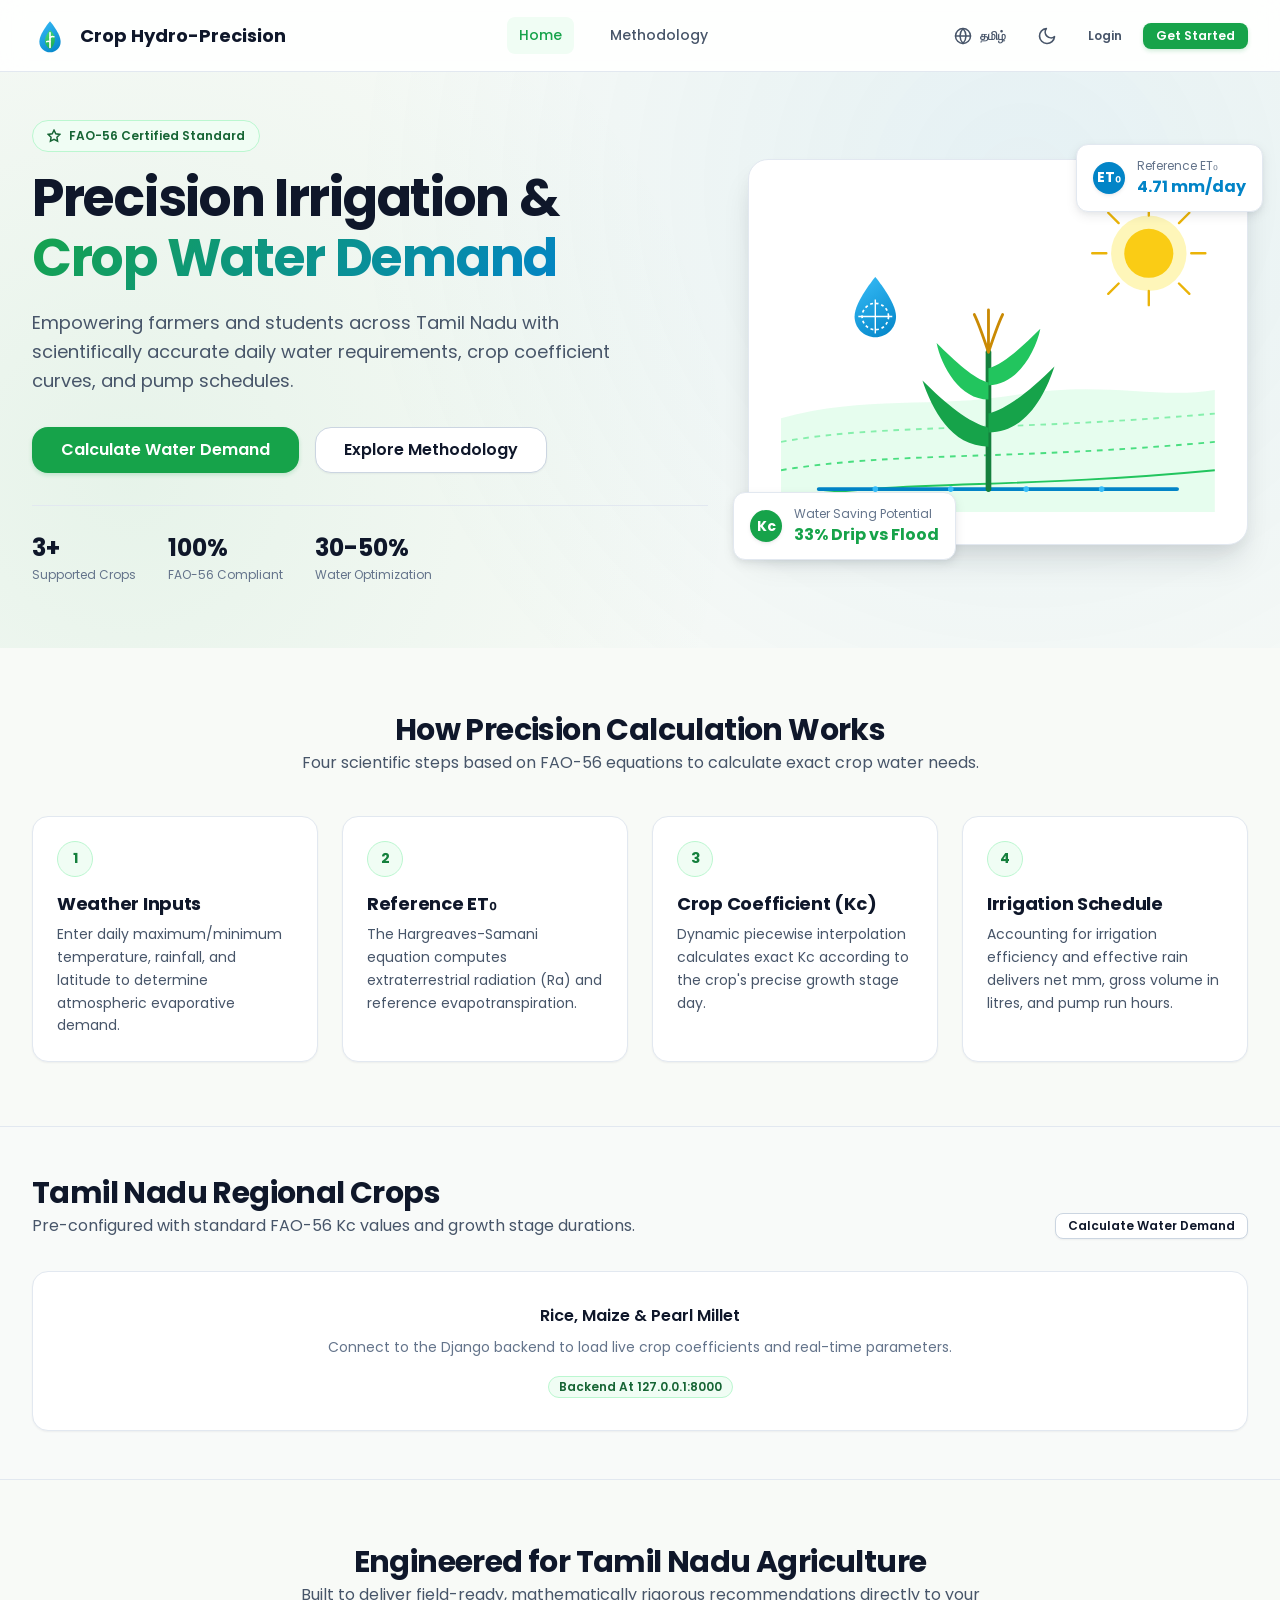
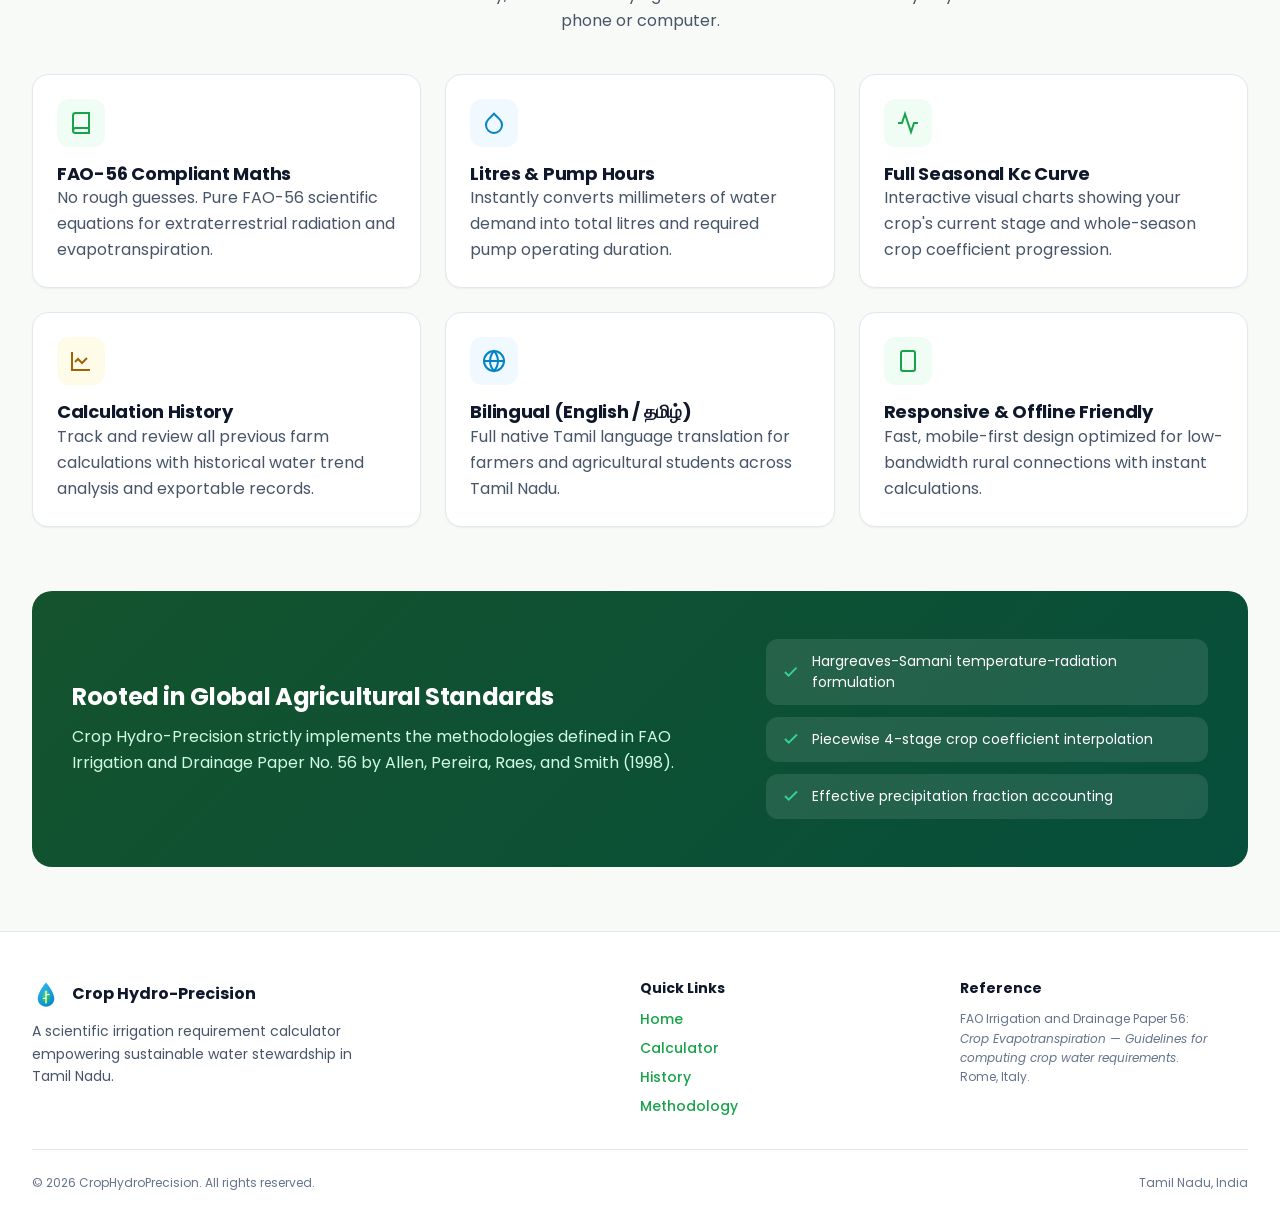
==== commit 1fbe00bd: "Update footer branding to © 2026 CropHydroPrecision. All rights reserved." ====
--- a/frontend/index.html
+++ b/frontend/index.html
@@ -396,7 +396,7 @@
       </div>
 
       <div class="footer-bottom">
-        <span data-i18n="footer_rights">All rights reserved. Built with pure FAO-56 algorithms.</span>
+        <span data-i18n="footer_rights">© 2026 CropHydroPrecision. All rights reserved.</span>
         <span>Tamil Nadu, India</span>
       </div>
     </div>
--- a/frontend/css/components.css
+++ b/frontend/css/components.css
@@ -583,6 +583,7 @@
 .table-wrapper {
   width: 100%;
   overflow-x: auto;
+  -webkit-overflow-scrolling: touch;
   border-radius: var(--radius-lg);
   border: 1px solid var(--border-subtle);
   background-color: var(--bg-surface);
@@ -590,6 +591,7 @@
 
 .table {
   width: 100%;
+  min-width: 700px;
   border-collapse: collapse;
   text-align: left;
 }
